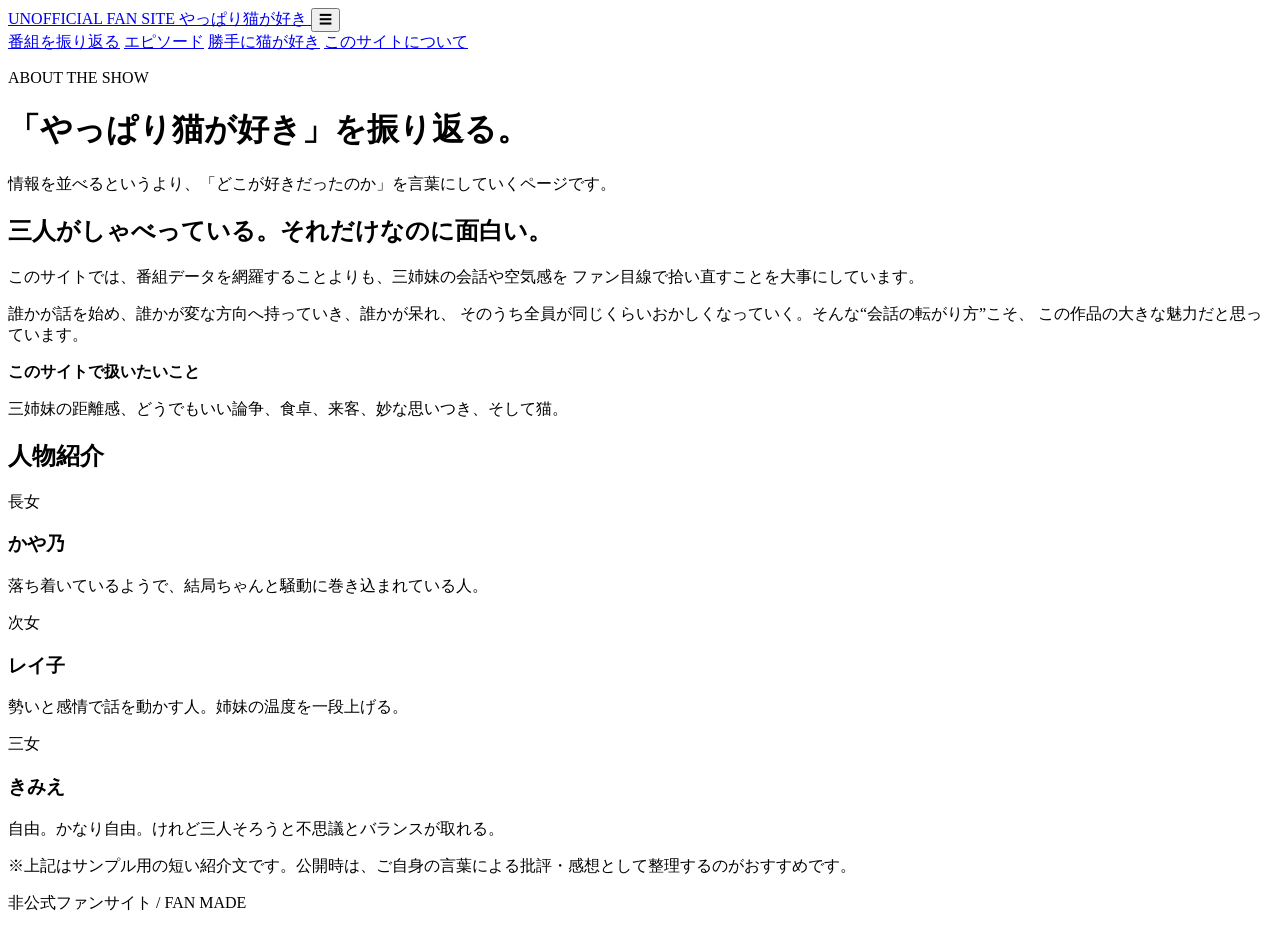
==== about-show.html @ 62608b68 "Add files via upload" ====
<!DOCTYPE html>
<html lang="ja">
<head>
  <meta charset="UTF-8">
  <meta name="viewport" content="width=device-width, initial-scale=1.0">
  <title>番組を振り返る｜やっぱり猫が好き 非公式ファンサイト</title>
  <link rel="stylesheet" href="styles.css">
</head>
<body>
  <header class="site-header">
    <a class="logo" href="index.html">
      <span class="logo-small">UNOFFICIAL FAN SITE</span>
      <span class="logo-main">やっぱり猫が好き</span>
    </a>
    <button class="menu-button" aria-label="メニューを開く">☰</button>
    <nav class="global-nav">
      <a class="active" href="about-show.html">番組を振り返る</a>
      <a href="episodes.html">エピソード</a>
      <a href="fanfiction.html">勝手に猫が好き</a>
      <a href="about.html">このサイトについて</a>
    </nav>
  </header>

  <main class="page-width article-page">
    <div class="page-title">
      <p class="eyebrow">ABOUT THE SHOW</p>
      <h1>「やっぱり猫が好き」を振り返る。</h1>
      <p>情報を並べるというより、「どこが好きだったのか」を言葉にしていくページです。</p>
    </div>

    <article class="prose">
      <h2>三人がしゃべっている。それだけなのに面白い。</h2>
      <p>
        このサイトでは、番組データを網羅することよりも、三姉妹の会話や空気感を
        ファン目線で拾い直すことを大事にしています。
      </p>
      <p>
        誰かが話を始め、誰かが変な方向へ持っていき、誰かが呆れ、
        そのうち全員が同じくらいおかしくなっていく。そんな“会話の転がり方”こそ、
        この作品の大きな魅力だと思っています。
      </p>

      <div class="quote-box">
        <strong>このサイトで扱いたいこと</strong>
        <p>三姉妹の距離感、どうでもいい論争、食卓、来客、妙な思いつき、そして猫。</p>
      </div>

      <h2>人物紹介</h2>
      <div class="character-grid">
        <section class="character-card">
          <p class="character-role">長女</p>
          <h3>かや乃</h3>
          <p>落ち着いているようで、結局ちゃんと騒動に巻き込まれている人。</p>
        </section>
        <section class="character-card">
          <p class="character-role">次女</p>
          <h3>レイ子</h3>
          <p>勢いと感情で話を動かす人。姉妹の温度を一段上げる。</p>
        </section>
        <section class="character-card">
          <p class="character-role">三女</p>
          <h3>きみえ</h3>
          <p>自由。かなり自由。けれど三人そろうと不思議とバランスが取れる。</p>
        </section>
      </div>

      <p class="note">
        ※上記はサンプル用の短い紹介文です。公開時は、ご自身の言葉による批評・感想として整理するのがおすすめです。
      </p>
    </article>
  </main>

  <footer class="site-footer">
    <p>非公式ファンサイト / FAN MADE</p>
  </footer>
  <script src="config.js"></script><script src="data.js"></script><script src="script.js"></script>
</body>
</html>
---- styles.css ----
.loading-message {
  margin: 14px 0 22px;
  color: var(--muted);
  font-size: .82rem;
}
.episode-comment {
  margin-top: 18px;
  padding-top: 14px;
  border-top: 1px dotted var(--line);
  color: var(--muted);
  font-size: .88rem;
}
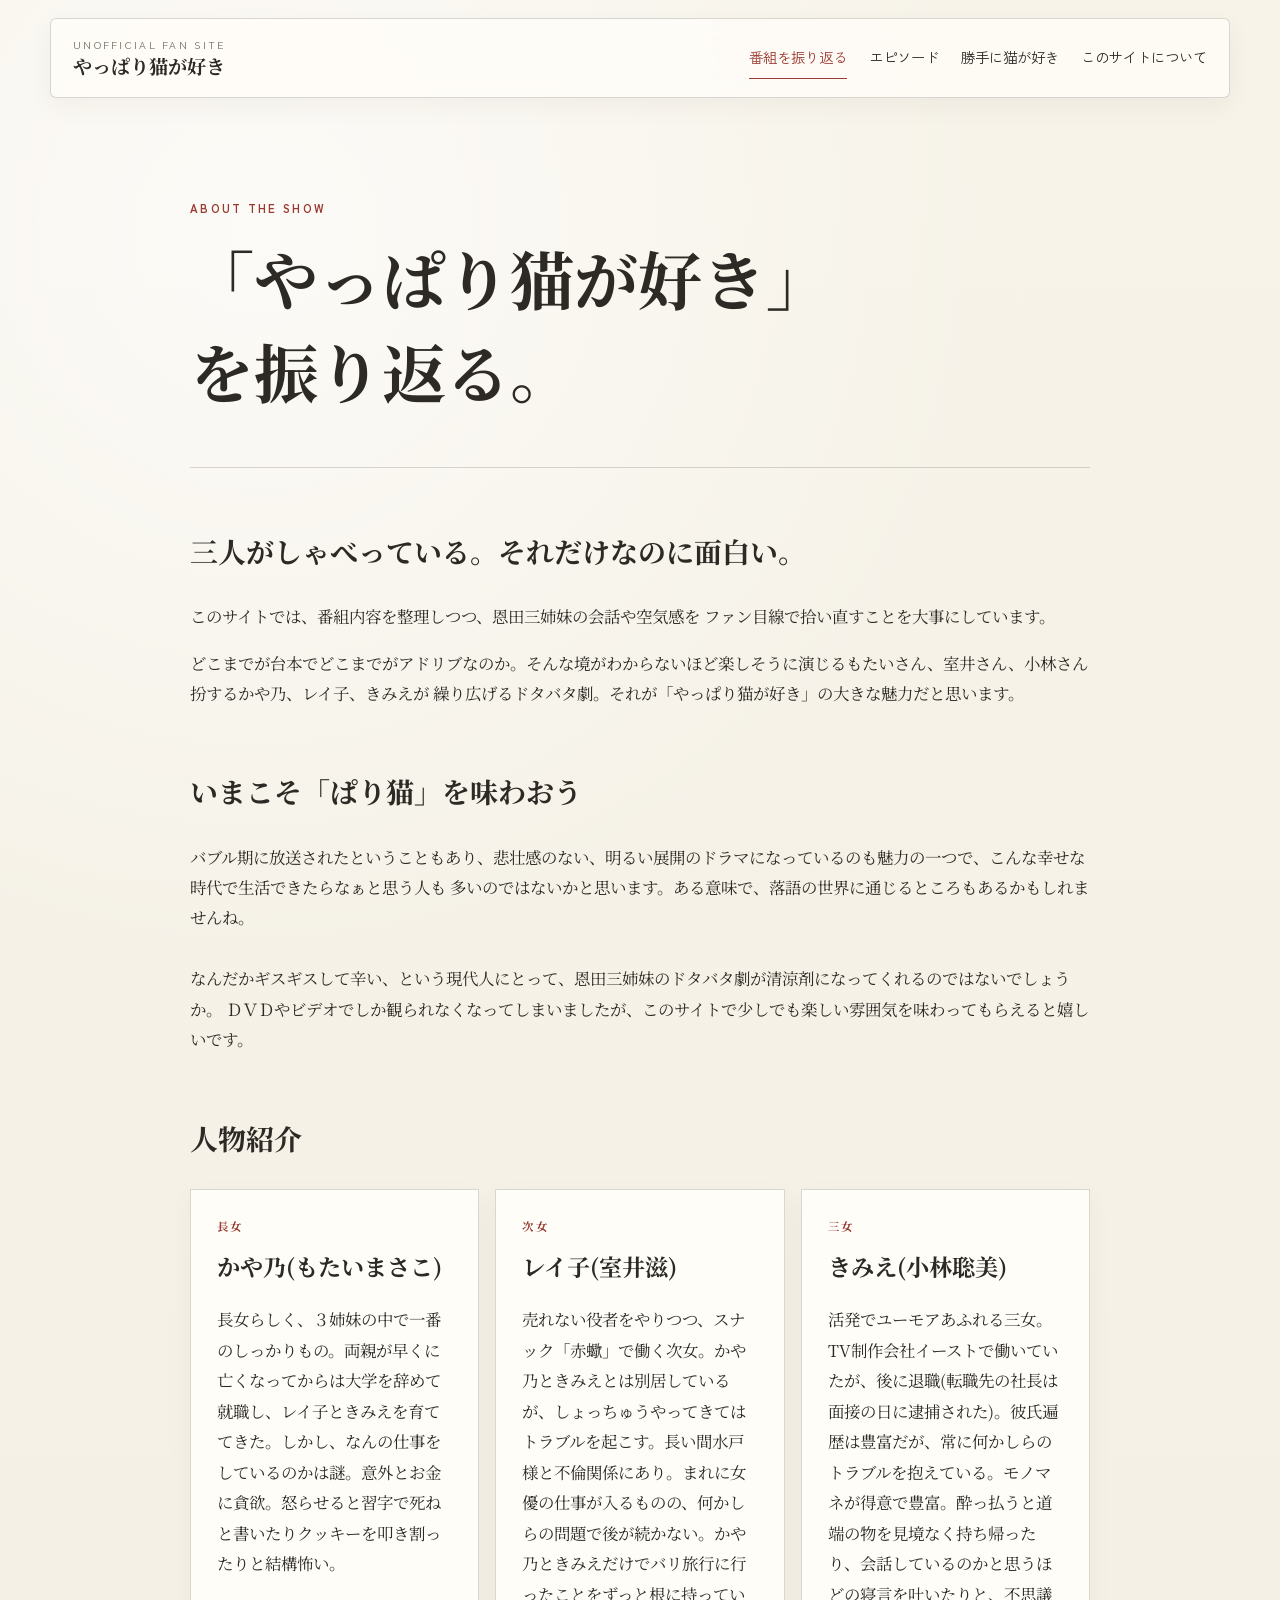
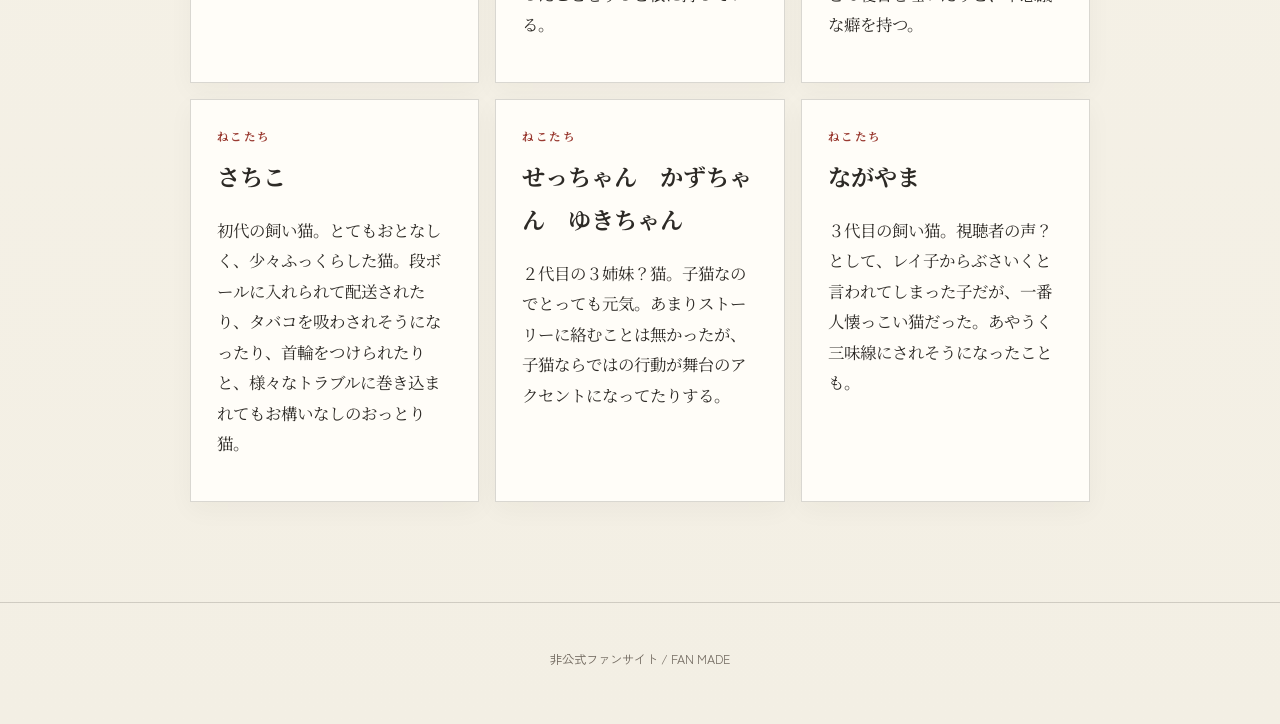
==== commit 26807049: "Add files via upload" ====
--- a/about-show.html
+++ b/about-show.html
@@ -24,49 +24,65 @@
   <main class="page-width article-page">
     <div class="page-title">
       <p class="eyebrow">ABOUT THE SHOW</p>
-      <h1>「やっぱり猫が好き」を振り返る。</h1>
-      <p>情報を並べるというより、「どこが好きだったのか」を言葉にしていくページです。</p>
+      <h1>「やっぱり猫が好き」<br class="desktop">を振り返る。</h1>
     </div>
 
     <article class="prose">
       <h2>三人がしゃべっている。それだけなのに面白い。</h2>
       <p>
-        このサイトでは、番組データを網羅することよりも、三姉妹の会話や空気感を
+        このサイトでは、番組内容を整理しつつ、恩田三姉妹の会話や空気感を
         ファン目線で拾い直すことを大事にしています。
       </p>
       <p>
-        誰かが話を始め、誰かが変な方向へ持っていき、誰かが呆れ、
-        そのうち全員が同じくらいおかしくなっていく。そんな“会話の転がり方”こそ、
-        この作品の大きな魅力だと思っています。
+        どこまでが台本でどこまでがアドリブなのか。そんな境がわからないほど楽しそうに演じるもたいさん、室井さん、小林さん扮するかや乃、レイ子、きみえが
+        繰り広げるドタバタ劇。それが「やっぱり猫が好き」の大きな魅力だと思います。
       </p>
+      
+      <h2>いまこそ「ぱり猫」を味わおう</h2>
+      <p>
+        バブル期に放送されたということもあり、悲壮感のない、明るい展開のドラマになっているのも魅力の一つで、こんな幸せな時代で生活できたらなぁと思う人も
+        多いのではないかと思います。ある意味で、落語の世界に通じるところもあるかもしれませんね。 <br><br>      
+      
+       なんだかギスギスして辛い、という現代人にとって、恩田三姉妹のドタバタ劇が清涼剤になってくれるのではないでしょうか。
+       ＤＶＤやビデオでしか観られなくなってしまいましたが、このサイトで少しでも楽しい雰囲気を味わってもらえると嬉しいです。      
+     　</p>
 
-      <div class="quote-box">
-        <strong>このサイトで扱いたいこと</strong>
-        <p>三姉妹の距離感、どうでもいい論争、食卓、来客、妙な思いつき、そして猫。</p>
-      </div>
+
 
       <h2>人物紹介</h2>
       <div class="character-grid">
         <section class="character-card">
           <p class="character-role">長女</p>
-          <h3>かや乃</h3>
-          <p>落ち着いているようで、結局ちゃんと騒動に巻き込まれている人。</p>
+          <h3>かや乃(もたいまさこ)</h3>
+          <p>長女らしく、３姉妹の中で一番のしっかりもの。両親が早くに亡くなってからは大学を辞めて就職し、レイ子ときみえを育ててきた。しかし、なんの仕事をしているのかは謎。意外とお金に貪欲。怒らせると習字で死ねと書いたりクッキーを叩き割ったりと結構怖い。</p>
         </section>
         <section class="character-card">
           <p class="character-role">次女</p>
-          <h3>レイ子</h3>
-          <p>勢いと感情で話を動かす人。姉妹の温度を一段上げる。</p>
+          <h3>レイ子(室井滋)</h3>
+          <p>売れない役者をやりつつ、スナック「赤蠍」で働く次女。かや乃ときみえとは別居しているが、しょっちゅうやってきてはトラブルを起こす。長い間水戸様と不倫関係にあり。まれに女優の仕事が入るものの、何かしらの問題で後が続かない。かや乃ときみえだけでバリ旅行に行ったことをずっと根に持っている。</p>
         </section>
         <section class="character-card">
           <p class="character-role">三女</p>
-          <h3>きみえ</h3>
-          <p>自由。かなり自由。けれど三人そろうと不思議とバランスが取れる。</p>
+          <h3>きみえ(小林聡美)</h3>
+          <p>活発でユーモアあふれる三女。TV制作会社イーストで働いていたが、後に退職(転職先の社長は面接の日に逮捕された)。彼氏遍歴は豊富だが、常に何かしらのトラブルを抱えている。モノマネが得意で豊富。酔っ払うと道端の物を見境なく持ち帰ったり、会話しているのかと思うほどの寝言を吐いたりと、不思議な癖を持つ。</p>
+        </section>
+        <section class="character-card">
+          <p class="character-role">ねこたち</p>
+          <h3>さちこ</h3>
+          <p>初代の飼い猫。とてもおとなしく、少々ふっくらした猫。段ボールに入れられて配送されたり、タバコを吸わされそうになったり、首輪をつけられたりと、様々なトラブルに巻き込まれてもお構いなしのおっとり猫。</p>
+        </section>
+        <section class="character-card">
+          <p class="character-role">ねこたち</p>
+          <h3>せっちゃん　かずちゃん　ゆきちゃん</h3>
+          <p>２代目の３姉妹？猫。子猫なのでとっても元気。あまりストーリーに絡むことは無かったが、子猫ならではの行動が舞台のアクセントになってたりする。</p>
+        </section>
+        <section class="character-card">
+          <p class="character-role">ねこたち</p>
+          <h3>ながやま</h3>
+          <p>３代目の飼い猫。視聴者の声？として、レイ子からぶさいくと言われてしまった子だが、一番人懐っこい猫だった。あやうく三味線にされそうになったことも。</p>
         </section>
       </div>
 
-      <p class="note">
-        ※上記はサンプル用の短い紹介文です。公開時は、ご自身の言葉による批評・感想として整理するのがおすすめです。
-      </p>
     </article>
   </main>
 
--- a/styles.css
+++ b/styles.css
@@ -1,3 +1,771 @@
+@import url('https://fonts.googleapis.com/css2?family=Noto+Serif+JP:wght@400;600;700&family=Zen+Kaku+Gothic+New:wght@400;500;700&display=swap');
+
+:root {
+  --paper: #f3efe4;
+  --paper-dark: #e8e0cf;
+  --ink: #2d2a26;
+  --muted: #71695f;
+  --red: #9a3b32;
+  --green: #315c4a;
+  --mustard: #c29a4a;
+  --line: rgba(45, 42, 38, 0.18);
+  --white: #fffdf8;
+  --shadow: 0 18px 40px rgba(48, 38, 28, 0.08);
+}
+
+* { box-sizing: border-box; }
+
+html { scroll-behavior: smooth; }
+
+body {
+  margin: 0;
+  color: var(--ink);
+  background:
+    radial-gradient(circle at 20% 10%, rgba(255,255,255,.65), transparent 32%),
+    linear-gradient(180deg, #f7f3e9 0%, var(--paper) 100%);
+  font-family: "Zen Kaku Gothic New", sans-serif;
+  line-height: 1.85;
+}
+
+a { color: inherit; text-decoration: none; }
+button { font: inherit; }
+
+.page-width {
+  width: min(1120px, calc(100% - 40px));
+  margin-inline: auto;
+}
+
+.site-header {
+  width: min(1180px, calc(100% - 32px));
+  margin: 18px auto 0;
+  padding: 18px 22px;
+  display: flex;
+  align-items: center;
+  gap: 28px;
+  border: 1px solid var(--line);
+  border-radius: 6px;
+  background: rgba(255,253,248,.82);
+  backdrop-filter: blur(10px);
+  position: sticky;
+  top: 12px;
+  z-index: 20;
+  box-shadow: 0 8px 24px rgba(52,44,34,.05);
+}
+
+.logo {
+  display: flex;
+  flex-direction: column;
+  line-height: 1.15;
+  min-width: 215px;
+}
+
+.logo-small {
+  font-size: .65rem;
+  letter-spacing: .22em;
+  color: var(--muted);
+}
+
+.logo-main {
+  margin-top: 4px;
+  font-family: "Noto Serif JP", serif;
+  font-weight: 700;
+  font-size: 1.2rem;
+}
+
+.global-nav {
+  margin-left: auto;
+  display: flex;
+  gap: 22px;
+  font-size: .9rem;
+}
+
+.global-nav a {
+  padding: 7px 0;
+  border-bottom: 1px solid transparent;
+}
+
+.global-nav a:hover,
+.global-nav a.active {
+  color: var(--red);
+  border-color: var(--red);
+}
+
+.menu-button {
+  display: none;
+  margin-left: auto;
+  border: 0;
+  background: transparent;
+  font-size: 1.5rem;
+  cursor: pointer;
+}
+
+.hero {
+  width: min(1180px, calc(100% - 32px));
+  margin: 54px auto 0;
+  min-height: 610px;
+  display: grid;
+  grid-template-columns: 1.15fr .85fr;
+  align-items: center;
+  gap: 70px;
+}
+
+.eyebrow {
+  margin: 0 0 12px;
+  color: var(--red);
+  font-size: .72rem;
+  letter-spacing: .2em;
+  font-weight: 700;
+}
+
+.hero h1,
+.page-title h1,
+.fanfic-hero h1,
+.story-header h1 {
+  margin: 0;
+  font-family: "Noto Serif JP", serif;
+  font-weight: 700;
+  line-height: 1.45;
+}
+
+.hero h1 {
+  font-size: clamp(2.7rem, 5vw, 5rem);
+  letter-spacing: .02em;
+}
+
+.hero-lead {
+  margin: 28px 0;
+  font-family: "Noto Serif JP", serif;
+  font-size: 1.05rem;
+}
+
+.hero-actions { display: flex; gap: 12px; flex-wrap: wrap; }
+
+.button {
+  display: inline-flex;
+  min-height: 48px;
+  align-items: center;
+  justify-content: center;
+  padding: 0 24px;
+  border-radius: 999px;
+  transition: .2s ease;
+}
+
+.button-primary { background: var(--green); color: white; }
+.button-secondary { border: 1px solid var(--ink); }
+
+.button:hover { transform: translateY(-2px); }
+
+.hero-visual { text-align: center; }
+
+.room-frame {
+  position: relative;
+  height: 390px;
+  border: 12px solid #5a4030;
+  background: #d5c19e;
+  box-shadow: var(--shadow);
+  overflow: hidden;
+}
+
+.room-frame::before {
+  content: "";
+  position: absolute;
+  left: 8%;
+  right: 8%;
+  top: 13%;
+  height: 2px;
+  background: rgba(70,55,40,.18);
+  box-shadow: 0 72px rgba(70,55,40,.12);
+}
+
+.sofa {
+  position: absolute;
+  left: 13%;
+  right: 18%;
+  bottom: 17%;
+  height: 32%;
+  border-radius: 18px 18px 7px 7px;
+  background: #66816c;
+  border: 4px solid #445548;
+}
+
+.sofa::before {
+  content: "";
+  position: absolute;
+  left: -4%;
+  right: -4%;
+  bottom: -18px;
+  height: 20px;
+  background: #445548;
+  border-radius: 4px;
+}
+
+.person {
+  position: absolute;
+  bottom: 55%;
+  width: 58px;
+  height: 100px;
+  border-radius: 26px 26px 10px 10px;
+  background: #ad5f55;
+  border: 4px solid #483832;
+}
+
+.person::before {
+  content: "";
+  position: absolute;
+  width: 45px;
+  height: 45px;
+  left: 3px;
+  top: -41px;
+  border-radius: 50%;
+  background: #e3bc9a;
+  border: 4px solid #483832;
+}
+
+.p1 { left: 16%; background: #8b594a; }
+.p2 { left: 44%; background: #c58e4f; }
+.p3 { right: 11%; background: #6b7592; }
+
+.cat {
+  position: absolute;
+  right: 12%;
+  bottom: 20%;
+  width: 54px;
+  height: 48px;
+  border-radius: 50% 50% 42% 42%;
+  background: #39322e;
+}
+
+.cat-ear {
+  position: absolute;
+  top: -12px;
+  width: 19px;
+  height: 19px;
+  background: #39322e;
+  transform: rotate(45deg);
+}
+.cat-ear.left { left: 5px; }
+.cat-ear.right { right: 5px; }
+
+.coffee-table {
+  position: absolute;
+  left: 22%;
+  right: 22%;
+  bottom: 8%;
+  height: 18px;
+  background: #6f4d36;
+  border: 3px solid #483832;
+}
+.coffee-table::before,
+.coffee-table::after {
+  content: "";
+  position: absolute;
+  width: 8px;
+  height: 52px;
+  bottom: -52px;
+  background: #483832;
+}
+.coffee-table::before { left: 15%; }
+.coffee-table::after { right: 15%; }
+
+.lamp {
+  position: absolute;
+  right: 10%;
+  top: 8%;
+  width: 70px;
+  height: 45px;
+  border-radius: 50% 50% 10px 10px;
+  background: #ba944e;
+}
+.lamp::after {
+  content: "";
+  position: absolute;
+  width: 5px;
+  height: 120px;
+  background: #554539;
+  left: 33px;
+  top: 43px;
+}
+
+.visual-caption {
+  margin-top: 10px;
+  color: var(--muted);
+  font-size: .8rem;
+  letter-spacing: .08em;
+}
+
+.two-paths {
+  display: grid;
+  grid-template-columns: 1fr 1fr;
+  gap: 22px;
+  margin-top: 30px;
+}
+
+.feature-card {
+  min-height: 310px;
+  padding: 38px;
+  border: 1px solid var(--line);
+  background: rgba(255,253,248,.7);
+  box-shadow: var(--shadow);
+}
+
+.feature-card.original { border-top: 7px solid var(--green); }
+.feature-card.fanfiction { border-top: 7px solid var(--red); }
+
+.card-kicker {
+  margin: 0;
+  font-size: .72rem;
+  letter-spacing: .22em;
+  font-weight: 700;
+  color: var(--muted);
+}
+
+.feature-card h2,
+.section-heading h2,
+.prose h2 {
+  font-family: "Noto Serif JP", serif;
+}
+
+.feature-card h2 { font-size: 2rem; margin: 12px 0 20px; }
+
+.mini-links {
+  padding: 0;
+  margin: 25px 0 0;
+  list-style: none;
+  border-top: 1px solid var(--line);
+}
+
+.mini-links li { border-bottom: 1px solid var(--line); }
+.mini-links a { display: block; padding: 12px 0; }
+.mini-links a:hover { color: var(--red); }
+
+.section-block { margin-top: 100px; }
+
+.section-heading {
+  display: flex;
+  align-items: end;
+  justify-content: space-between;
+  margin-bottom: 26px;
+}
+
+.section-heading h2 {
+  margin: 0;
+  font-size: clamp(1.8rem, 3vw, 2.8rem);
+}
+
+.essay-grid {
+  display: grid;
+  grid-template-columns: repeat(3, 1fr);
+  gap: 18px;
+}
+
+.essay-card {
+  padding: 28px;
+  border-top: 1px solid var(--ink);
+  background: rgba(255,255,255,.25);
+}
+
+.essay-card .number {
+  color: var(--red);
+  font-family: "Noto Serif JP", serif;
+  font-size: 2rem;
+}
+
+.essay-card h3 { font-family: "Noto Serif JP", serif; }
+
+.latest-list { border-top: 1px solid var(--ink); }
+.latest-list a {
+  display: grid;
+  grid-template-columns: 120px 140px 1fr;
+  gap: 18px;
+  padding: 18px 4px;
+  border-bottom: 1px solid var(--line);
+  align-items: center;
+}
+.latest-list a:hover strong { color: var(--red); }
+.latest-list time { color: var(--muted); font-size: .85rem; }
+.tag {
+  display: inline-flex;
+  width: fit-content;
+  border: 1px solid var(--line);
+  border-radius: 999px;
+  padding: 3px 10px;
+  font-size: .72rem;
+  background: var(--white);
+}
+
+.page-title {
+  padding: 100px 0 50px;
+  border-bottom: 1px solid var(--line);
+  margin-bottom: 55px;
+}
+
+.page-title h1 {
+  font-size: clamp(2.3rem, 5vw, 4.4rem);
+}
+
+.page-title > p:last-child {
+  max-width: 690px;
+  color: var(--muted);
+}
+
+.article-page { max-width: 900px; }
+
+.prose {
+  font-family: "Noto Serif JP", serif;
+  font-size: 1.03rem;
+}
+
+.prose h2 {
+  margin-top: 58px;
+  font-size: 1.75rem;
+}
+
+.quote-box {
+  margin: 42px 0;
+  padding: 28px 30px;
+  border-left: 5px solid var(--red);
+  background: rgba(255,255,255,.45);
+}
+
+.character-grid {
+  display: grid;
+  grid-template-columns: repeat(3, 1fr);
+  gap: 16px;
+  margin-top: 24px;
+}
+
+.character-card {
+  padding: 26px;
+  border: 1px solid var(--line);
+  background: var(--white);
+  box-shadow: 0 8px 24px rgba(50,43,34,.04);
+}
+
+.character-card h3 {
+  font-family: "Noto Serif JP", serif;
+  font-size: 1.45rem;
+  margin: 8px 0;
+}
+
+.character-role {
+  margin: 0;
+  color: var(--red);
+  font-size: .72rem;
+  font-weight: 700;
+  letter-spacing: .13em;
+}
+
+.note {
+  margin-top: 28px;
+  padding: 14px 18px;
+  background: #ece5d6;
+  color: var(--muted);
+  font-size: .82rem;
+  font-family: "Zen Kaku Gothic New", sans-serif;
+}
+
+.filter-bar {
+  display: flex;
+  flex-wrap: wrap;
+  gap: 10px;
+  margin-bottom: 28px;
+}
+
+.filter {
+  border: 1px solid var(--line);
+  background: var(--white);
+  border-radius: 999px;
+  padding: 8px 14px;
+  cursor: pointer;
+}
+
+.filter.active,
+.filter:hover {
+  color: white;
+  background: var(--green);
+  border-color: var(--green);
+}
+
+.episode-grid {
+  display: grid;
+  grid-template-columns: repeat(2, 1fr);
+  gap: 18px;
+}
+
+.episode-card {
+  padding: 30px;
+  border: 1px solid var(--line);
+  background: rgba(255,253,248,.78);
+}
+
+.episode-card h2 {
+  font-family: "Noto Serif JP", serif;
+  margin-top: 8px;
+}
+
+.episode-meta {
+  color: var(--muted);
+  font-size: .72rem;
+  letter-spacing: .16em;
+}
+
+.tags {
+  display: flex;
+  gap: 7px;
+  flex-wrap: wrap;
+  margin-top: 20px;
+}
+
+.tags span {
+  font-size: .72rem;
+  color: var(--red);
+  background: #efe5dc;
+  padding: 4px 9px;
+  border-radius: 4px;
+}
+
+.wide-note { margin: 30px 0 90px; }
+
+.fanfic-hero {
+  margin-top: 40px;
+  background: var(--green);
+  color: #f8f2e7;
+  padding: 80px 0;
+}
+
+.fanfic-hero .eyebrow { color: #e4c990; }
+
+.fanfic-hero-inner {
+  display: grid;
+  grid-template-columns: 1fr auto;
+  align-items: center;
+  gap: 30px;
+}
+
+.fanfic-hero h1 {
+  font-size: clamp(3rem, 7vw, 6.2rem);
+}
+
+.cat-mark {
+  font-family: "Noto Serif JP", serif;
+  font-size: clamp(2rem, 4vw, 4rem);
+  opacity: .85;
+}
+
+.fanfic-characters { grid-template-columns: repeat(4, 1fr); }
+
+.story-list {
+  border-top: 1px solid var(--ink);
+}
+
+.story-row {
+  display: grid;
+  grid-template-columns: 90px 1fr 60px;
+  gap: 20px;
+  align-items: center;
+  padding: 26px 6px;
+  border-bottom: 1px solid var(--line);
+  transition: .2s ease;
+}
+
+.story-row:not(.disabled):hover {
+  padding-left: 16px;
+  background: rgba(255,255,255,.35);
+}
+
+.story-no {
+  color: var(--red);
+  font-family: "Noto Serif JP", serif;
+  font-size: 2.4rem;
+}
+
+.story-info h3 {
+  font-family: "Noto Serif JP", serif;
+  margin: 2px 0 6px;
+  font-size: 1.5rem;
+}
+
+.story-info p { margin: 0; color: var(--muted); }
+
+.story-label {
+  color: var(--red) !important;
+  font-size: .75rem;
+  letter-spacing: .12em;
+}
+
+.story-arrow {
+  text-align: right;
+  font-size: 1.6rem;
+}
+
+.disabled { opacity: .55; }
+
+.story-shell { max-width: 1100px; }
+
+.story-header {
+  padding: 80px 0 36px;
+  text-align: center;
+}
+
+.story-header h1 {
+  font-size: clamp(3rem, 6vw, 5rem);
+}
+
+.story-intro {
+  width: min(660px, 100%);
+  margin: 20px auto;
+  color: var(--muted);
+}
+
+.reading-toggle {
+  display: inline-flex;
+  gap: 0;
+  margin-top: 18px;
+  border: 1px solid var(--line);
+  border-radius: 999px;
+  overflow: hidden;
+  background: var(--white);
+}
+
+.toggle {
+  border: 0;
+  background: transparent;
+  padding: 10px 17px;
+  cursor: pointer;
+}
+
+.toggle.active {
+  background: var(--red);
+  color: white;
+}
+
+.story-text {
+  background: rgba(255,253,248,.83);
+  border: 1px solid var(--line);
+  box-shadow: var(--shadow);
+  font-family: "Noto Serif JP", serif;
+  line-height: 2.1;
+}
+
+.story-text.horizontal {
+  max-width: 760px;
+  margin: 20px auto 0;
+  padding: 44px;
+}
+
+.story-text.horizontal p { margin: 0 0 1.1em; }
+
+.story-text.vertical {
+  writing-mode: vertical-rl;
+  text-orientation: upright;
+  overflow-x: auto;
+  overflow-y: hidden;
+  width: 100%;
+  height: 68vh;
+  min-height: 560px;
+  padding: 40px 46px;
+  margin: 20px 0 0;
+}
+
+.story-text.vertical p {
+  margin: 0 0 0 1.4em;
+  letter-spacing: .04em;
+}
+
+.story-text.vertical strong {
+  font-weight: 700;
+}
+
+.story-end {
+  color: var(--muted);
+  letter-spacing: .18em;
+}
+
+.story-nav {
+  display: flex;
+  justify-content: space-between;
+  padding: 28px 0 70px;
+}
+
+.story-nav a:hover { color: var(--red); }
+
+.site-footer {
+  margin-top: 100px;
+  padding: 42px 20px 50px;
+  text-align: center;
+  color: var(--muted);
+  border-top: 1px solid var(--line);
+  font-size: .78rem;
+}
+
+.site-footer p { margin: 3px 0; }
+
+@media (max-width: 860px) {
+  .site-header { padding: 14px 16px; }
+  .menu-button { display: block; }
+  .global-nav {
+    display: none;
+    position: absolute;
+    top: calc(100% + 8px);
+    left: 0;
+    right: 0;
+    flex-direction: column;
+    gap: 0;
+    background: var(--white);
+    border: 1px solid var(--line);
+    padding: 10px 18px;
+    box-shadow: var(--shadow);
+  }
+  .global-nav.open { display: flex; }
+  .global-nav a { padding: 12px 0; }
+  .hero {
+    grid-template-columns: 1fr;
+    gap: 35px;
+    margin-top: 60px;
+  }
+  .hero-visual { order: -1; }
+  .room-frame { height: 300px; }
+  .two-paths,
+  .episode-grid { grid-template-columns: 1fr; }
+  .essay-grid { grid-template-columns: 1fr; }
+  .character-grid,
+  .fanfic-characters { grid-template-columns: repeat(2, 1fr); }
+  .fanfic-hero-inner { grid-template-columns: 1fr; }
+  .latest-list a {
+    grid-template-columns: 100px 1fr;
+  }
+  .latest-list strong { grid-column: 1 / -1; }
+}
+
+@media (max-width: 560px) {
+  .desktop { display: none; }
+  .page-width { width: min(100% - 28px, 1120px); }
+  .site-header { width: calc(100% - 18px); margin-top: 9px; top: 6px; }
+  .logo { min-width: 0; }
+  .logo-small { font-size: .52rem; }
+  .logo-main { font-size: 1rem; }
+  .hero { width: calc(100% - 28px); min-height: 0; }
+  .hero h1 { font-size: 2.7rem; }
+  .room-frame { height: 240px; border-width: 8px; }
+  .feature-card { padding: 26px; min-height: 0; }
+  .section-block { margin-top: 70px; }
+  .character-grid,
+  .fanfic-characters { grid-template-columns: 1fr; }
+  .story-row {
+    grid-template-columns: 55px 1fr 28px;
+    gap: 10px;
+  }
+  .story-no { font-size: 1.8rem; }
+  .story-text.vertical {
+    height: 70vh;
+    min-height: 500px;
+    padding: 28px 24px;
+  }
+  .story-text.horizontal { padding: 28px 22px; }
+}
+
+
+/* Spreadsheet-linked content additions */
 
 .loading-message {
   margin: 14px 0 22px;
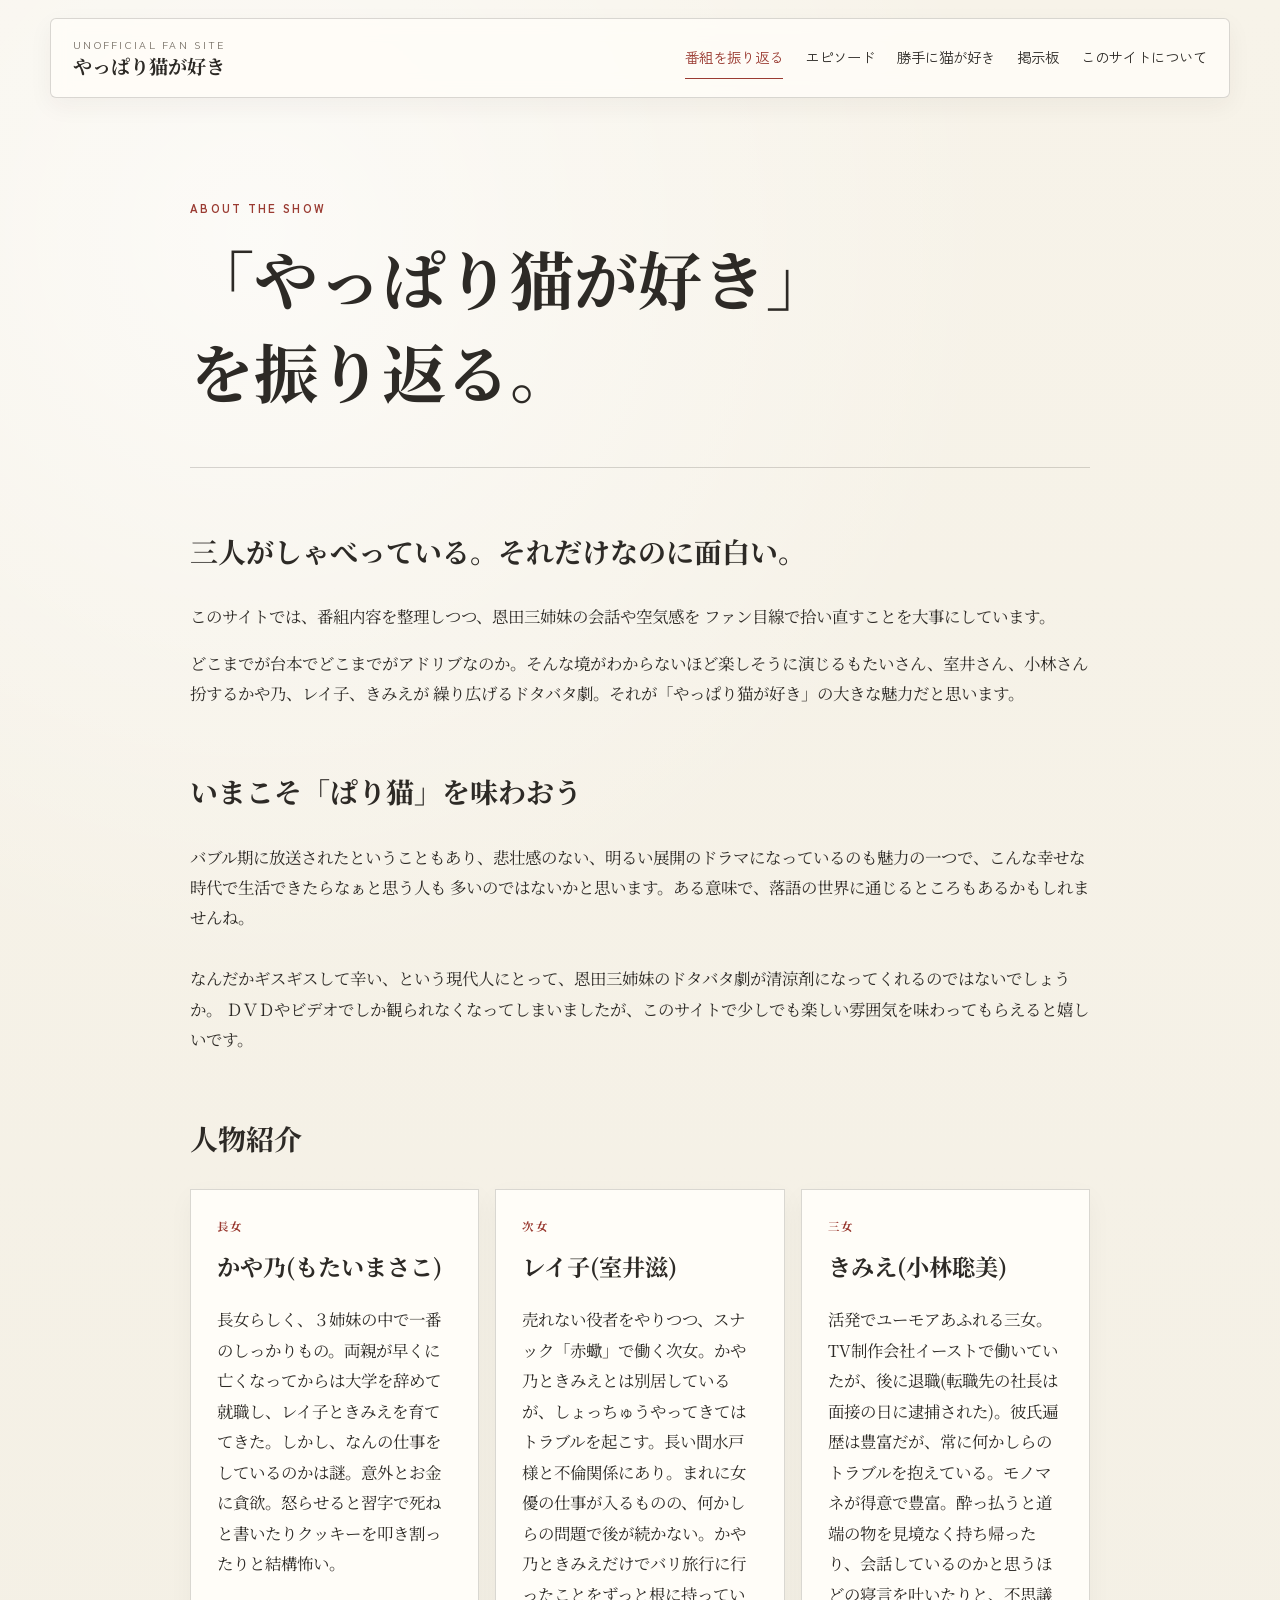
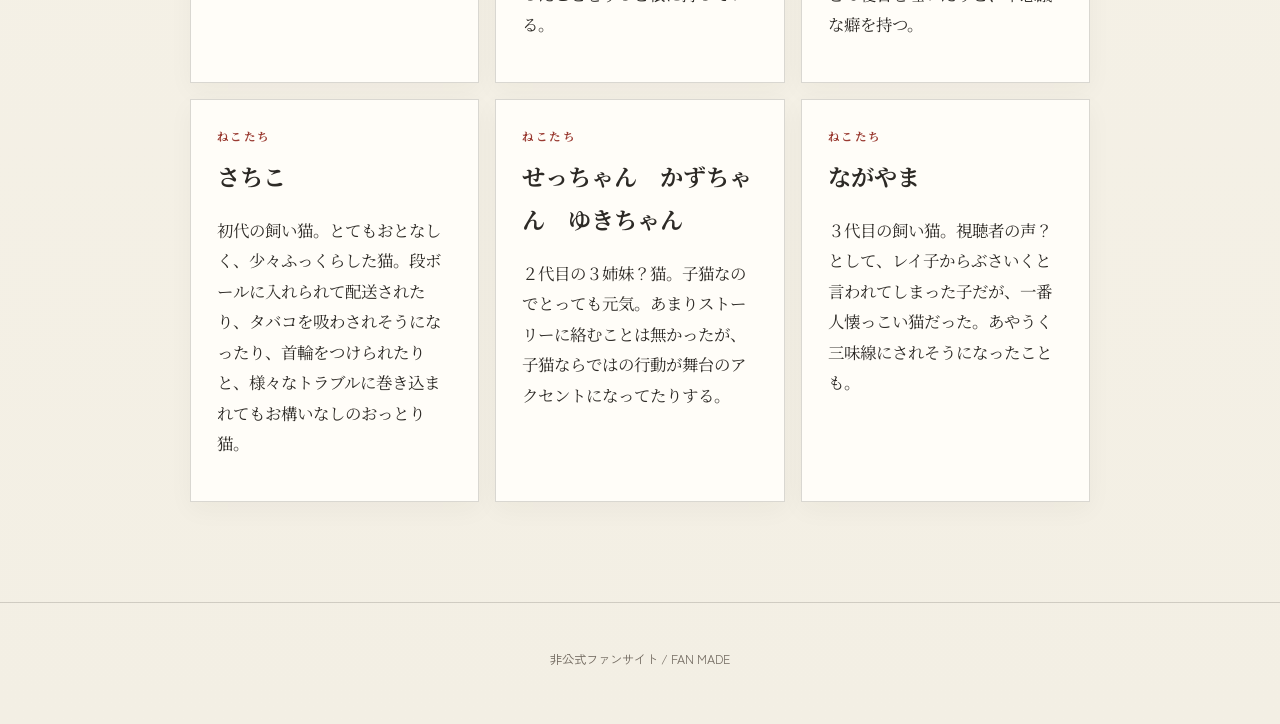
==== commit 973140f2: "Add files via upload" ====
--- a/about-show.html
+++ b/about-show.html
@@ -17,6 +17,7 @@
       <a class="active" href="about-show.html">番組を振り返る</a>
       <a href="episodes.html">エピソード</a>
       <a href="fanfiction.html">勝手に猫が好き</a>
+      <a href="board.html">掲示板</a>
       <a href="about.html">このサイトについて</a>
     </nav>
   </header>
--- a/styles.css
+++ b/styles.css
@@ -177,6 +177,24 @@
   box-shadow: 0 72px rgba(70,55,40,.12);
 }
 
+.hero-photo-frame {
+  width: 100%;
+  height: 390px;
+  overflow: hidden;
+  border: 10px solid #5a4030;
+  background: #ddd;
+  box-shadow: var(--shadow);
+}
+
+.hero-photo {
+  display: block;
+  width: 100%;
+  height: 100%;
+  object-fit: cover;
+}
+
+
+
 .sofa {
   position: absolute;
   left: 13%;
@@ -725,6 +743,9 @@
   }
   .hero-visual { order: -1; }
   .room-frame { height: 300px; }
+  .hero-photo-frame {
+    height: 300px;
+  }
   .two-paths,
   .episode-grid { grid-template-columns: 1fr; }
   .essay-grid { grid-template-columns: 1fr; }
@@ -747,6 +768,10 @@
   .hero { width: calc(100% - 28px); min-height: 0; }
   .hero h1 { font-size: 2.7rem; }
   .room-frame { height: 240px; border-width: 8px; }
+  .hero-photo-frame {
+    height: 240px;
+    border-width: 8px;
+  }
   .feature-card { padding: 26px; min-height: 0; }
   .section-block { margin-top: 70px; }
   .character-grid,
@@ -779,3 +804,134 @@
   color: var(--muted);
   font-size: .88rem;
 }
+
+/* Access counter */
+.access-counter-wrap {
+  width: min(1120px, calc(100% - 40px));
+  margin: 72px auto -48px;
+  display: flex;
+  justify-content: center;
+}
+
+.access-counter {
+  display: inline-grid;
+  grid-template-columns: auto auto;
+  align-items: baseline;
+  gap: 8px 14px;
+  padding: 15px 20px 13px;
+  border: 1px solid var(--line);
+  background: rgba(255,253,248,.78);
+  box-shadow: 0 8px 24px rgba(50,43,34,.04);
+  text-align: center;
+}
+
+.access-counter-label {
+  color: var(--muted);
+  font-size: .68rem;
+  font-weight: 700;
+  letter-spacing: .15em;
+}
+
+.access-counter-number {
+  min-width: 7ch;
+  color: var(--red);
+  font-family: "Noto Serif JP", serif;
+  font-size: 1.35rem;
+  font-variant-numeric: tabular-nums;
+  letter-spacing: .08em;
+}
+
+.access-counter-status {
+  grid-column: 1 / -1;
+  color: var(--muted);
+  font-size: .68rem;
+}
+
+@media (max-width: 560px) {
+  .access-counter-wrap {
+    width: calc(100% - 28px);
+    margin-top: 54px;
+  }
+
+  .access-counter {
+    grid-template-columns: 1fr;
+    gap: 2px;
+    width: 100%;
+  }
+
+  .access-counter-status {
+    margin-top: 4px;
+  }
+}
+
+
+
+/* Access counter — hero visual */
+.hero-counter {
+  margin: 16px auto 0;
+  width: fit-content;
+  min-width: 250px;
+  padding: 12px 22px 11px;
+  border-top: 1px solid var(--line);
+  border-bottom: 1px solid var(--line);
+  text-align: center;
+  background: rgba(255, 253, 248, 0.55);
+}
+
+.hero-counter-label {
+  display: block;
+  color: var(--muted);
+  font-size: .88rem;
+  font-weight: 700;
+  letter-spacing: .14em;
+  line-height: 1.4;
+}
+
+.hero-counter-number {
+  display: block;
+  margin-top: 3px;
+  color: var(--red);
+  font-family: "Noto Serif JP", serif;
+  font-size: clamp(2rem, 3.2vw, 2.8rem);
+  font-weight: 700;
+  line-height: 1.1;
+  letter-spacing: .08em;
+  font-variant-numeric: tabular-nums;
+}
+
+@media (max-width: 560px) {
+  .hero-counter {
+    min-width: 220px;
+    padding: 11px 18px 10px;
+  }
+
+  .hero-counter-label {
+    font-size: .8rem;
+  }
+
+  .hero-counter-number {
+    font-size: 2.1rem;
+  }
+}
+
+
+/* Access counter loading state */
+.hero-counter-number.loading {
+  color: var(--muted);
+  font-family: "Zen Kaku Gothic New", sans-serif;
+  font-size: 1rem;
+  font-weight: 500;
+  letter-spacing: .08em;
+  animation: counterLoadingPulse 1.3s ease-in-out infinite;
+}
+
+@keyframes counterLoadingPulse {
+  0%, 100% { opacity: .42; }
+  50% { opacity: 1; }
+}
+
+@media (prefers-reduced-motion: reduce) {
+  .hero-counter-number.loading {
+    animation: none;
+  }
+}
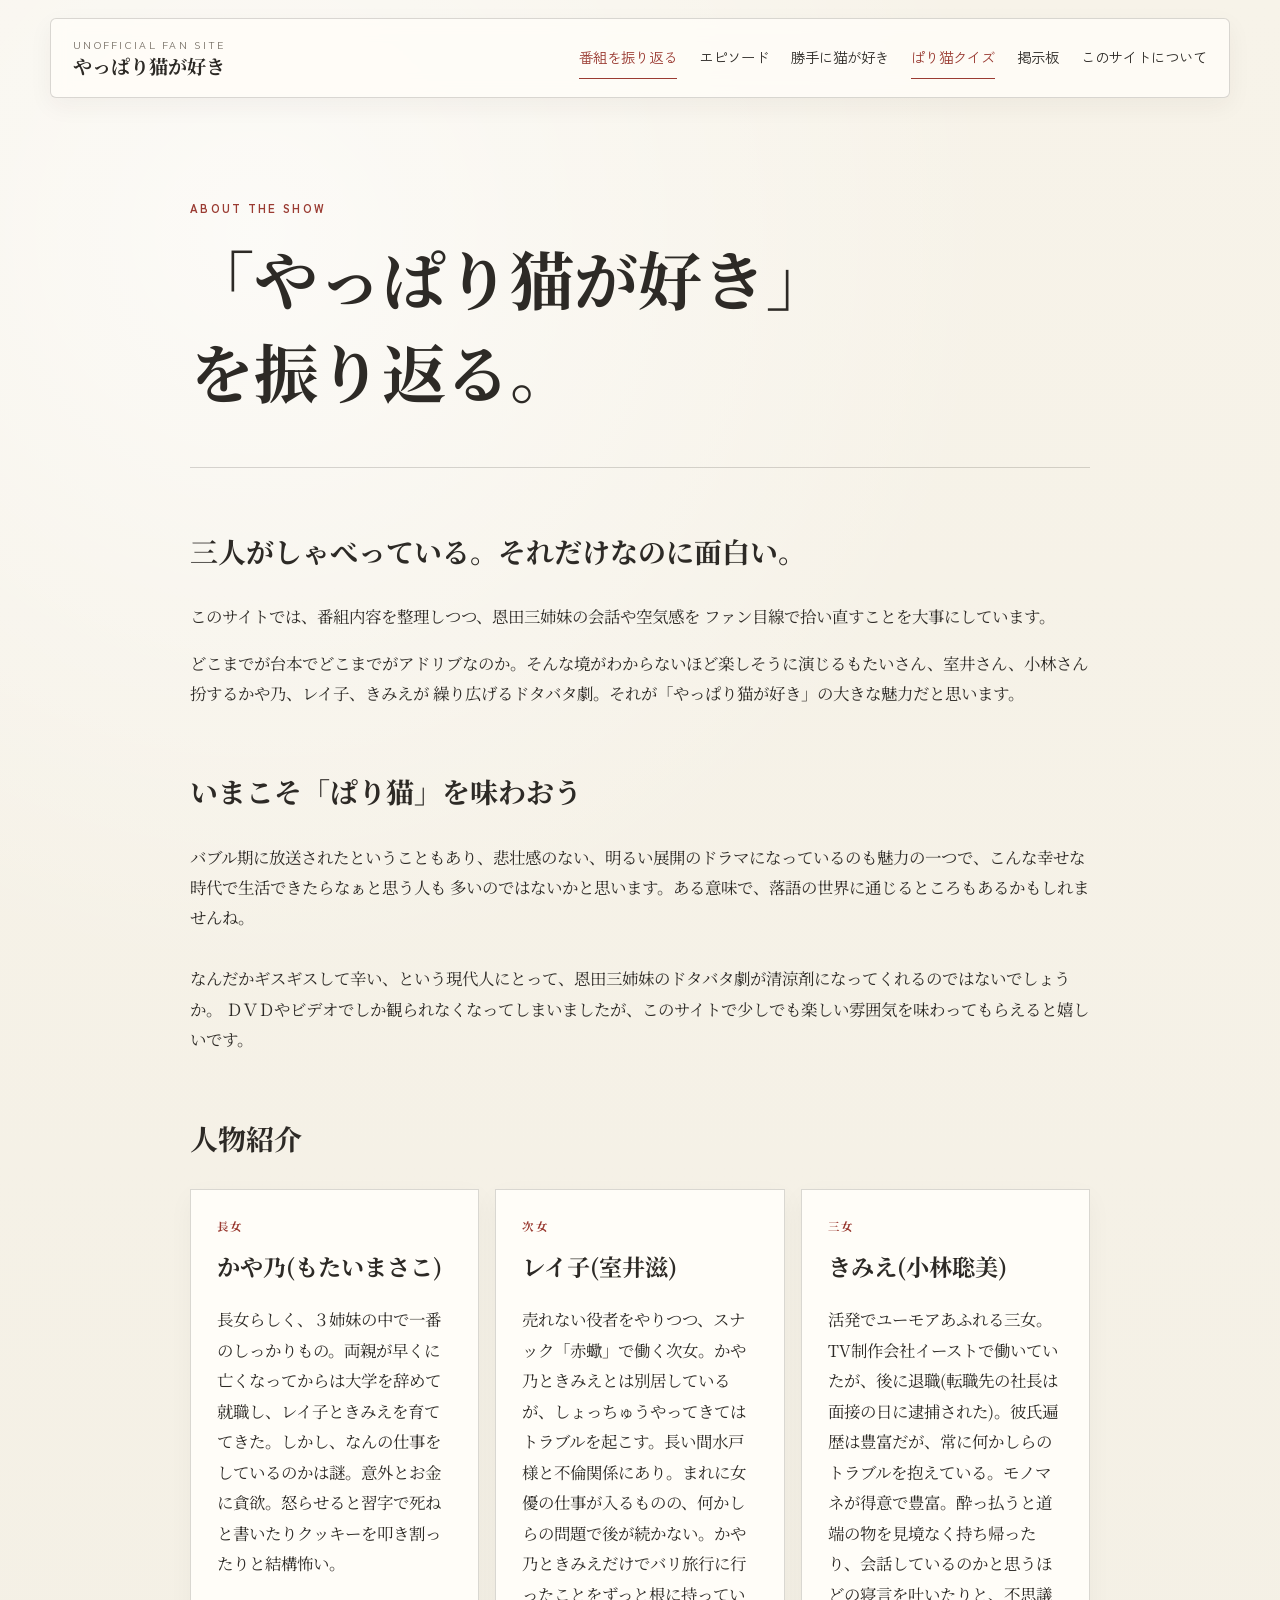
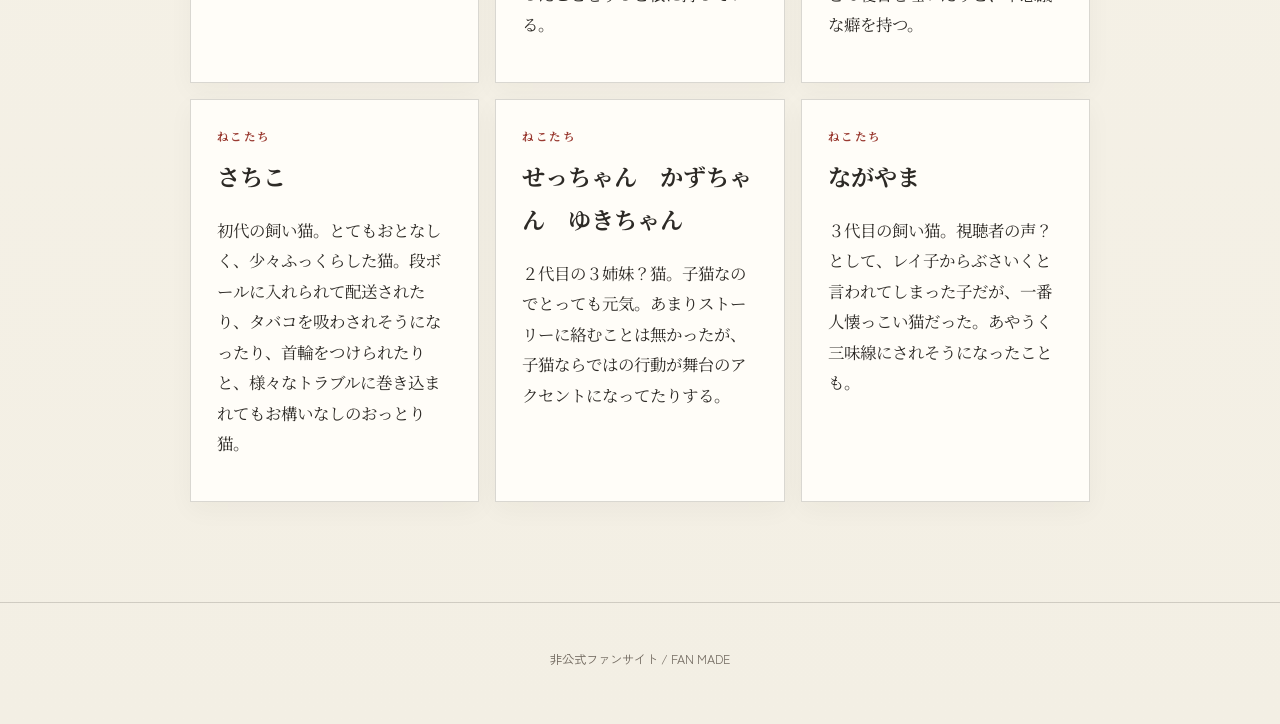
==== commit 113e854d: "Add files via upload" ====
--- a/about-show.html
+++ b/about-show.html
@@ -17,6 +17,7 @@
       <a class="active" href="about-show.html">番組を振り返る</a>
       <a href="episodes.html">エピソード</a>
       <a href="fanfiction.html">勝手に猫が好き</a>
+      <a class="active" href="quiz.html">ぱり猫クイズ</a>
       <a href="board.html">掲示板</a>
       <a href="about.html">このサイトについて</a>
     </nav>
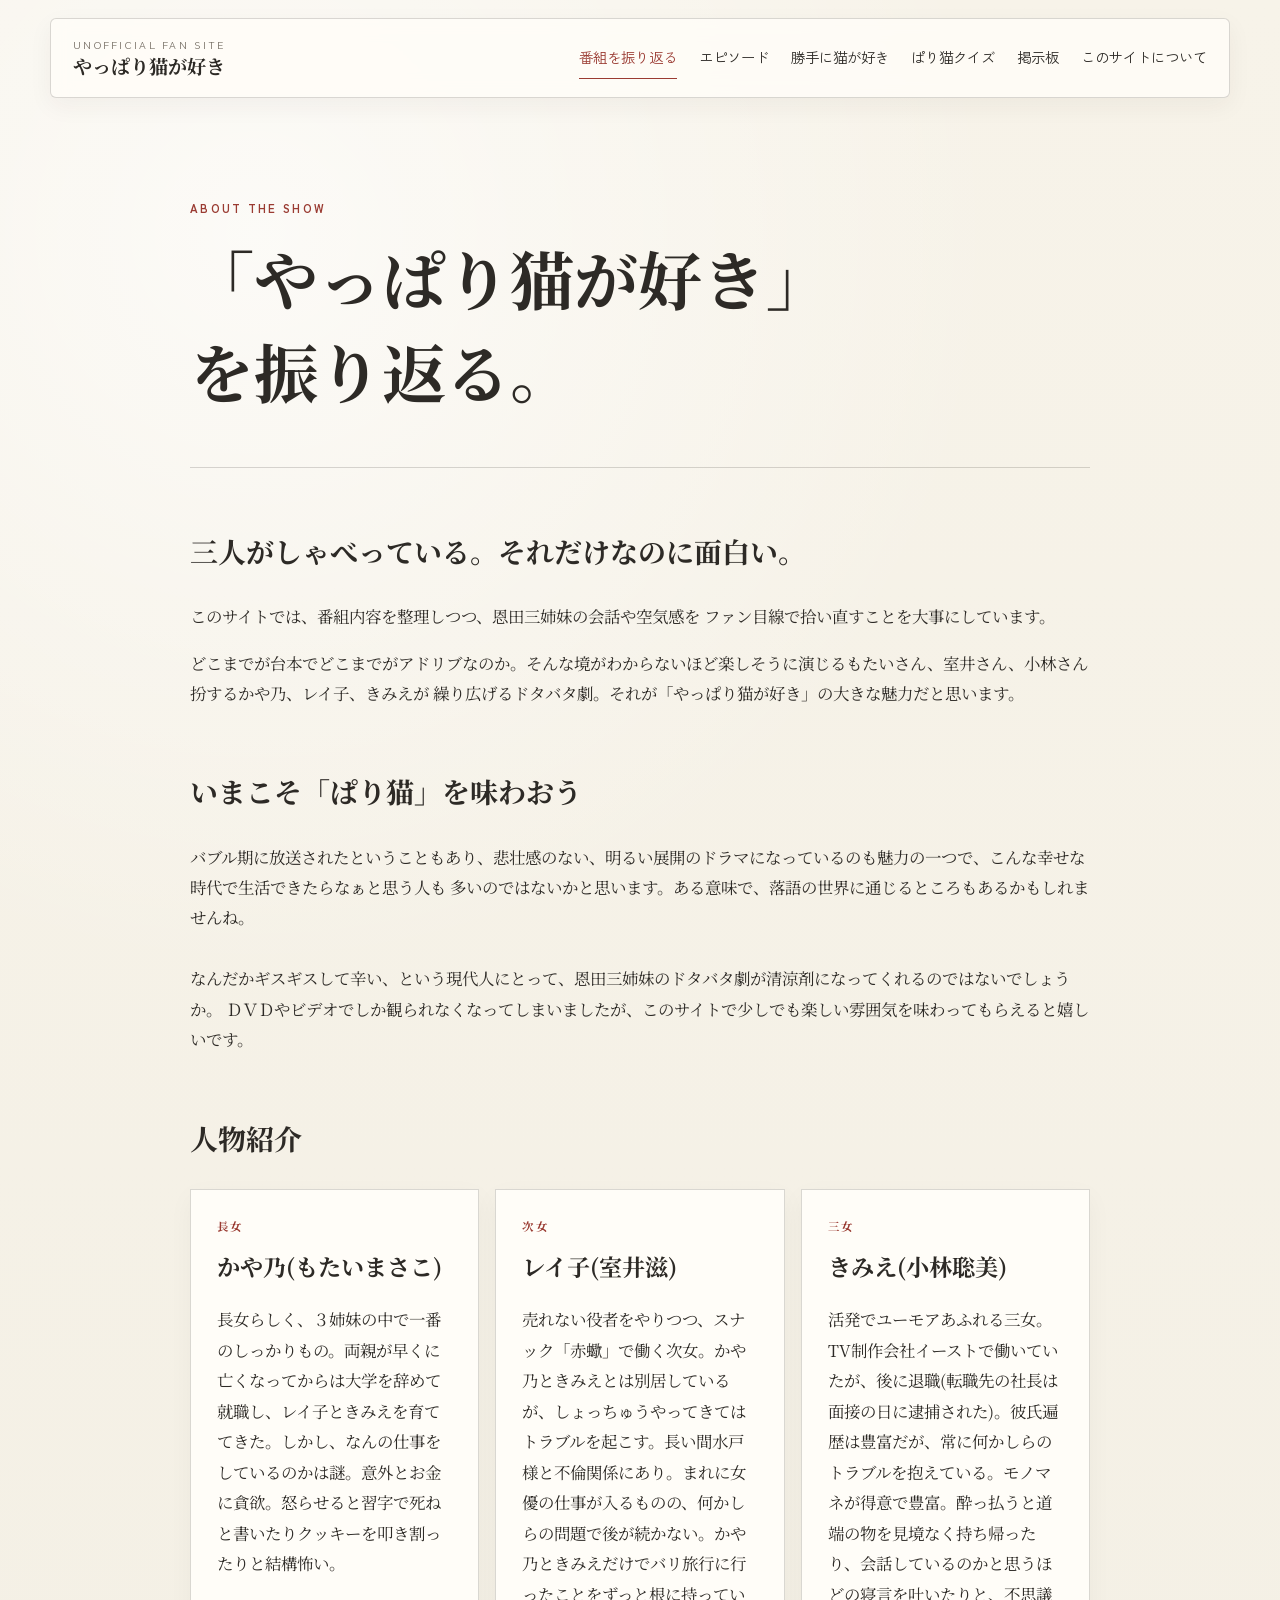
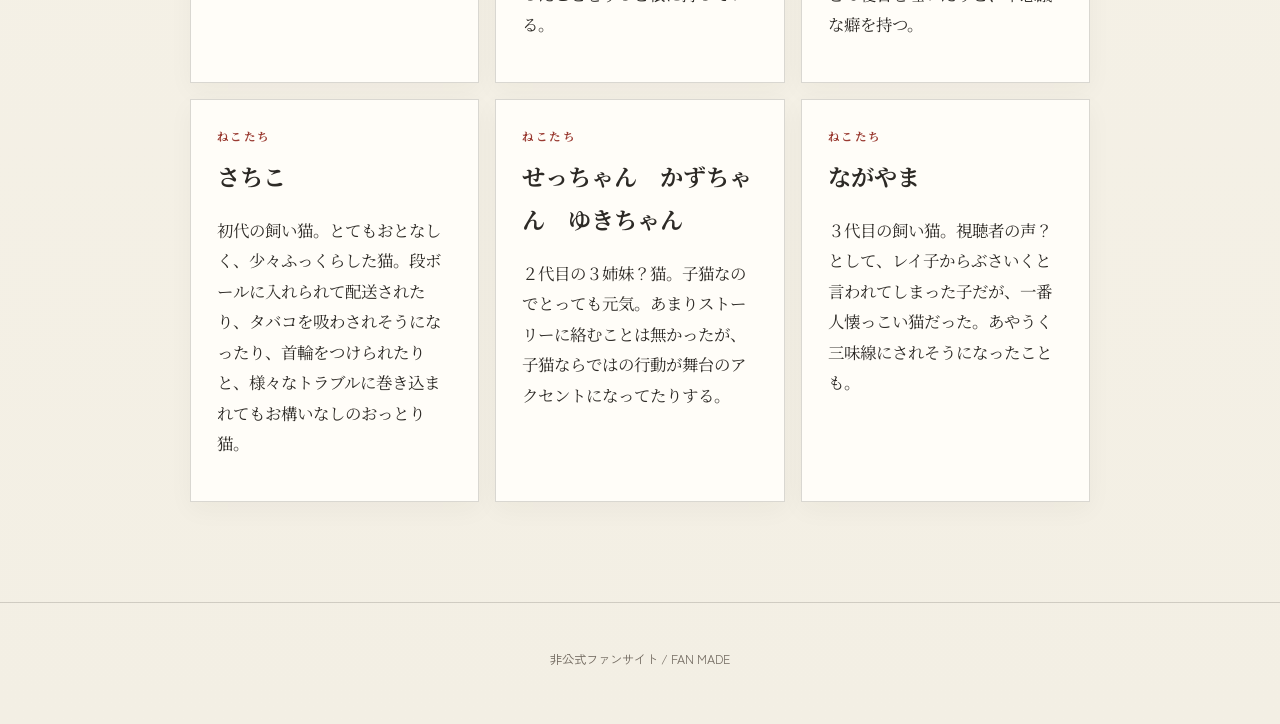
==== commit 0e13f567: "Add files via upload" ====
--- a/about-show.html
+++ b/about-show.html
@@ -17,7 +17,7 @@
       <a class="active" href="about-show.html">番組を振り返る</a>
       <a href="episodes.html">エピソード</a>
       <a href="fanfiction.html">勝手に猫が好き</a>
-      <a class="active" href="quiz.html">ぱり猫クイズ</a>
+      <a href="quiz.html">ぱり猫クイズ</a>
       <a href="board.html">掲示板</a>
       <a href="about.html">このサイトについて</a>
     </nav>
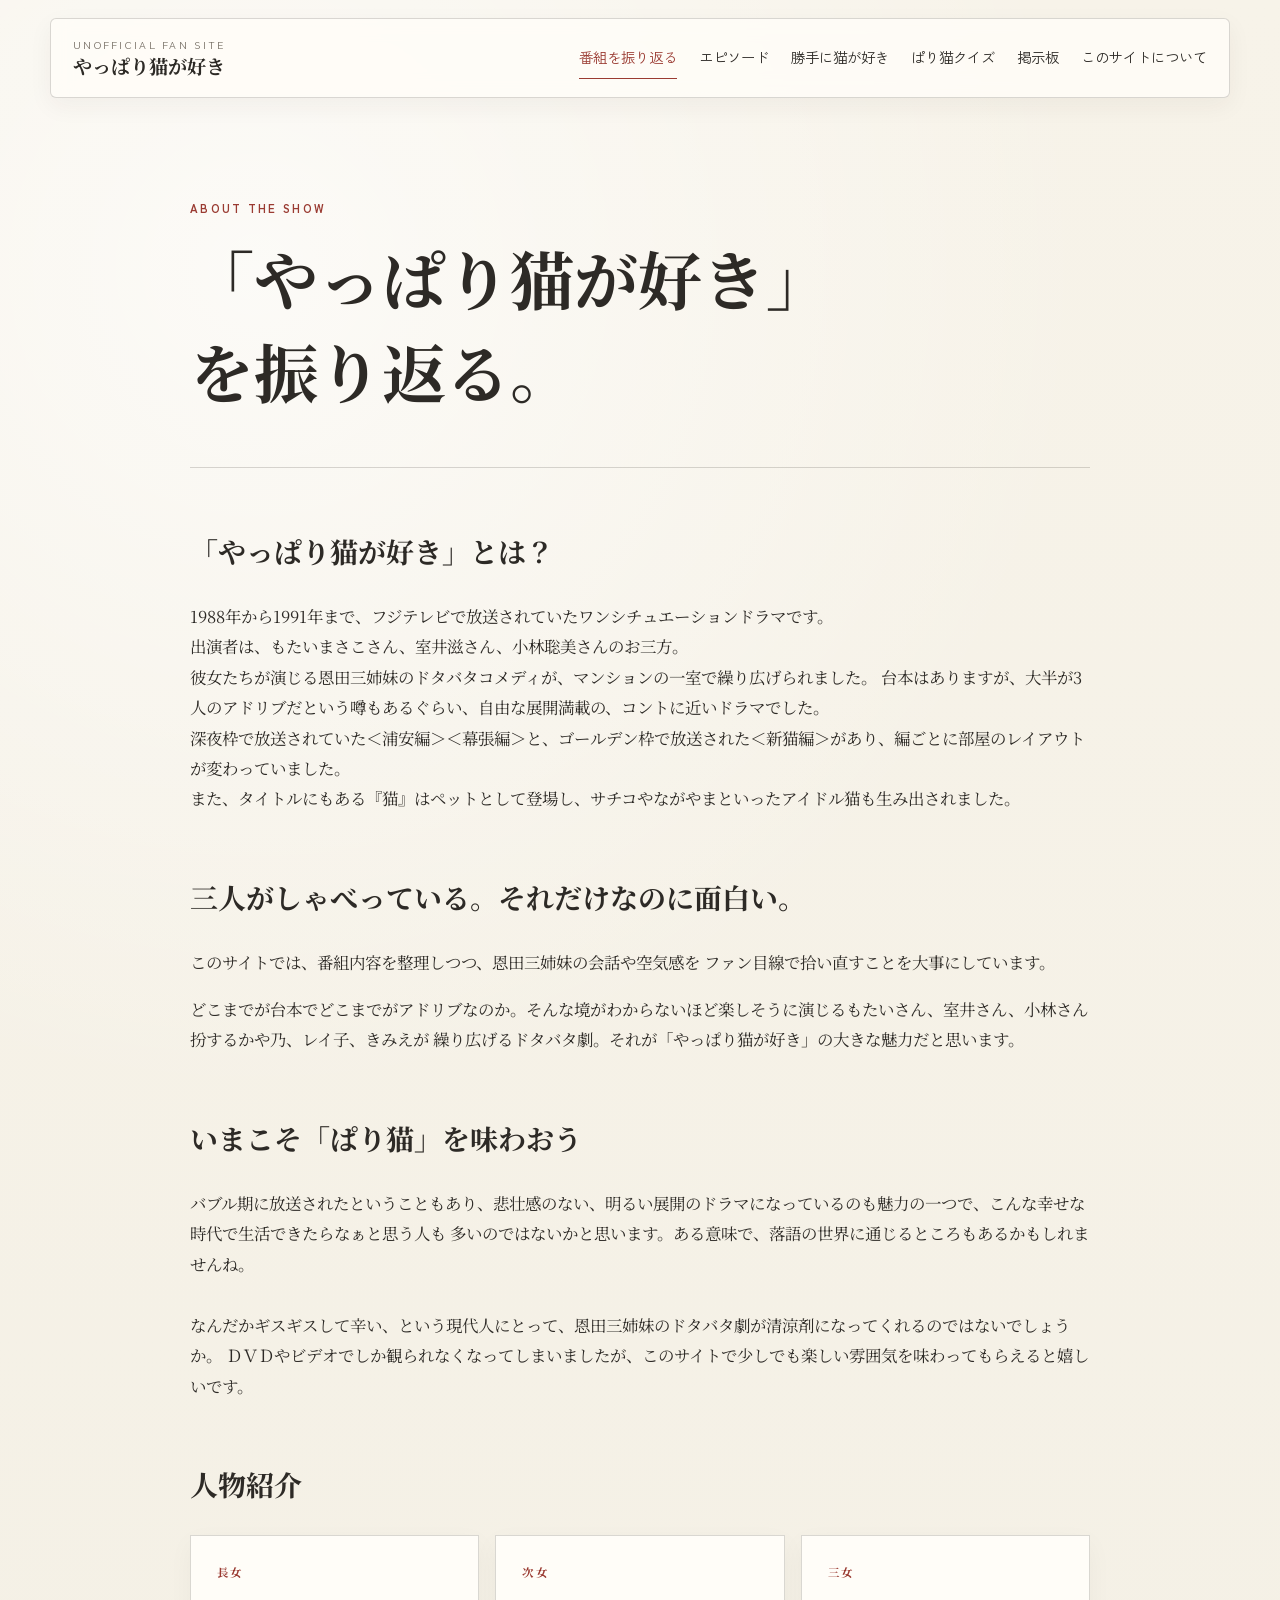
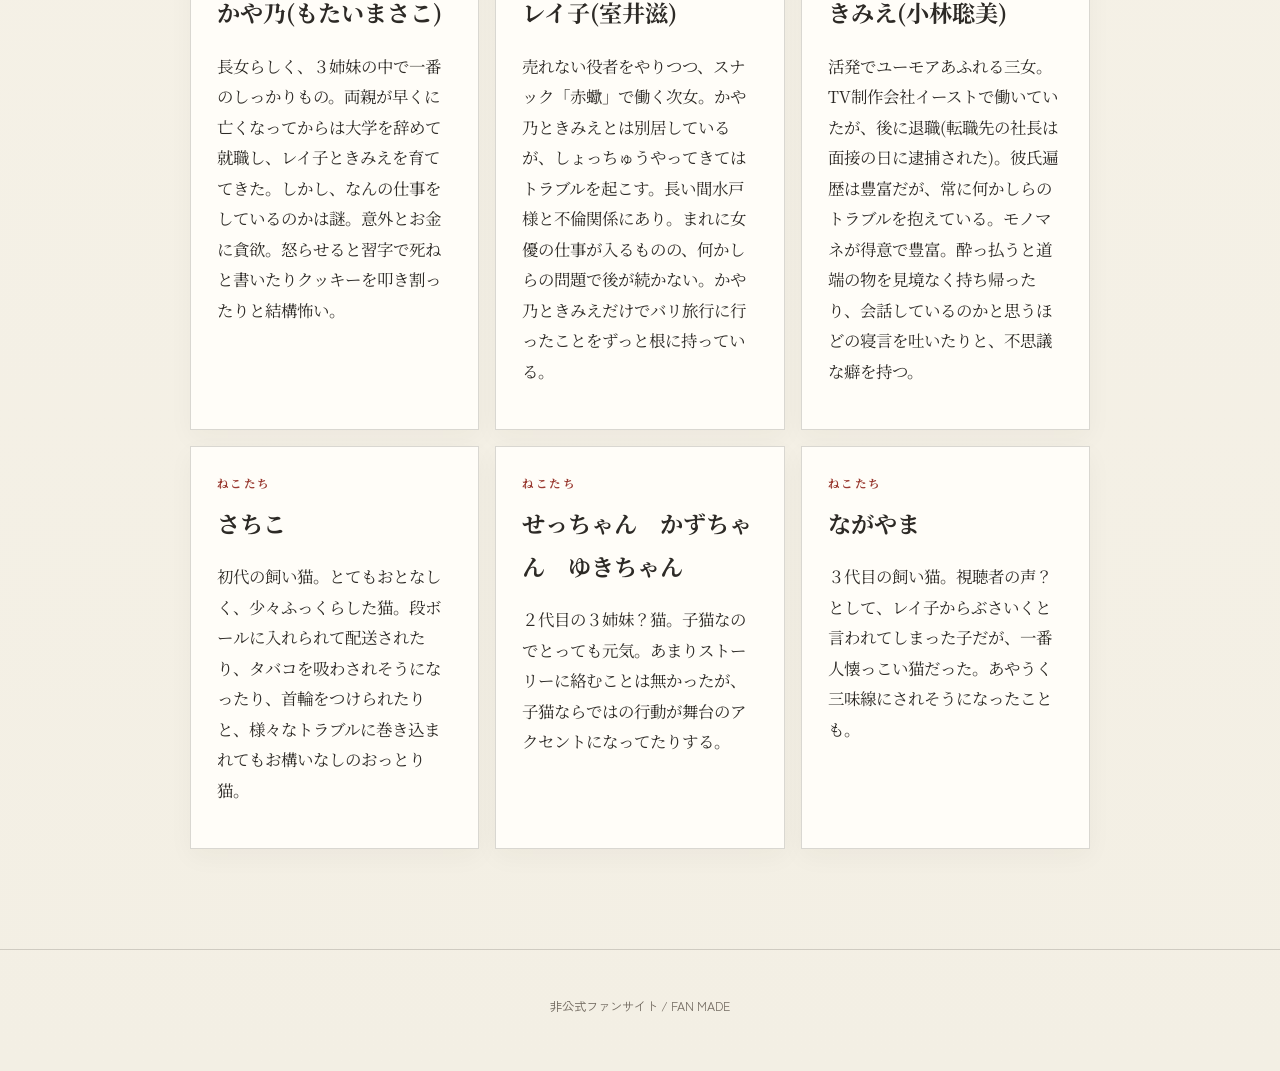
==== commit e3137bb0: "Add files via upload" ====
--- a/about-show.html
+++ b/about-show.html
@@ -30,6 +30,16 @@
     </div>
 
     <article class="prose">
+      <h2>「やっぱり猫が好き」とは？</h2>
+      <p>
+       1988年から1991年まで、フジテレビで放送されていたワンシチュエーションドラマです。<br>
+       出演者は、もたいまさこさん、室井滋さん、小林聡美さんのお三方。<br>
+       彼女たちが演じる恩田三姉妹のドタバタコメディが、マンションの一室で繰り広げられました。
+       台本はありますが、大半が3人のアドリブだという噂もあるぐらい、自由な展開満載の、コントに近いドラマでした。<br>
+       深夜枠で放送されていた＜浦安編＞＜幕張編＞と、ゴールデン枠で放送された＜新猫編＞があり、編ごとに部屋のレイアウトが変わっていました。<br>
+       また、タイトルにもある『猫』はペットとして登場し、サチコやながやまといったアイドル猫も生み出されました。
+
+
       <h2>三人がしゃべっている。それだけなのに面白い。</h2>
       <p>
         このサイトでは、番組内容を整理しつつ、恩田三姉妹の会話や空気感を
--- a/styles.css
+++ b/styles.css
@@ -661,17 +661,34 @@
   background: rgba(255,253,248,.83);
   border: 1px solid var(--line);
   box-shadow: var(--shadow);
-  font-family: "Noto Serif JP", serif;
-  line-height: 2.1;
+
+  /* 添付Wordの出版物風組版に合わせる */
+  font-family:
+    "Yu Mincho",
+    "游明朝",
+    "Hiragino Mincho ProN",
+    "Hiragino Mincho Pro",
+    "Noto Serif JP",
+    serif;
+  font-size: 16px;      /* 約12pt相当 */
+  line-height: 1.5;     /* 12pt本文 / 18pt行送り相当 */
+  font-weight: 400;
+  letter-spacing: 0;
+  font-feature-settings: "palt" 0;
+  text-rendering: optimizeLegibility;
 }
 
 .story-text.horizontal {
-  max-width: 760px;
+  max-width: 720px;
   margin: 20px auto 0;
-  padding: 44px;
-}
-
-.story-text.horizontal p { margin: 0 0 1.1em; }
+  padding: 48px 54px;
+  text-align: justify;
+  text-justify: inter-ideograph;
+}
+
+.story-text.horizontal p {
+  margin: 0 0 .75em;
+}
 
 .story-text.vertical {
   writing-mode: vertical-rl;
@@ -679,15 +696,20 @@
   overflow-x: auto;
   overflow-y: hidden;
   width: 100%;
-  height: 68vh;
-  min-height: 560px;
-  padding: 40px 46px;
+  height: 76vh;
+  min-height: 600px;
+  max-height: 820px;
+  padding: 48px 52px;
   margin: 20px 0 0;
+
+  /* Wordの縦書き本文に近い文字密度 */
+  text-align: justify;
+  text-justify: inter-ideograph;
 }
 
 .story-text.vertical p {
-  margin: 0 0 0 1.4em;
-  letter-spacing: .04em;
+  margin: 0 0 0 .85em;
+  letter-spacing: 0;
 }
 
 .story-text.vertical strong {
@@ -781,12 +803,20 @@
     gap: 10px;
   }
   .story-no { font-size: 1.8rem; }
+  .story-text {
+    font-size: 15px;
+  }
+
   .story-text.vertical {
-    height: 70vh;
+    height: 72vh;
     min-height: 500px;
-    padding: 28px 24px;
-  }
-  .story-text.horizontal { padding: 28px 22px; }
+    max-height: none;
+    padding: 30px 24px;
+  }
+
+  .story-text.horizontal {
+    padding: 30px 24px;
+  }
 }
 
 
@@ -935,3 +965,109 @@
     animation: none;
   }
 }
+
+
+/* ========================================
+   Episode series sections
+   ======================================== */
+
+.episode-series-nav {
+  display: flex;
+  gap: 12px;
+  flex-wrap: wrap;
+  margin: -12px 0 28px;
+}
+
+.episode-series-nav a {
+  display: inline-flex;
+  align-items: center;
+  justify-content: center;
+  min-width: 118px;
+  padding: 9px 18px;
+  border: 1px solid var(--line);
+  border-radius: 999px;
+  background: var(--white);
+  font-weight: 700;
+  transition: .2s ease;
+}
+
+.episode-series-nav a:hover {
+  color: white;
+  background: var(--green);
+  border-color: var(--green);
+  transform: translateY(-1px);
+}
+
+.episode-series {
+  scroll-margin-top: 120px;
+  margin: 64px 0 90px;
+}
+
+.episode-series:first-child {
+  margin-top: 38px;
+}
+
+.episode-series-heading {
+  position: relative;
+  margin-bottom: 26px;
+  padding-bottom: 16px;
+  border-bottom: 1px solid var(--ink);
+}
+
+.episode-series-heading .eyebrow {
+  margin-bottom: 5px;
+}
+
+.episode-series-heading h2 {
+  margin: 0;
+  font-family: "Noto Serif JP", serif;
+  font-size: clamp(2rem, 4vw, 3rem);
+  line-height: 1.3;
+}
+
+.episode-series-count {
+  position: absolute;
+  right: 0;
+  bottom: 16px;
+  margin: 0;
+  color: var(--muted);
+  font-size: .8rem;
+  letter-spacing: .08em;
+}
+
+.episode-series-empty {
+  margin-top: 18px;
+  color: var(--muted);
+  font-size: .9rem;
+}
+
+.episode-series.is-empty-by-filter {
+  display: none;
+}
+
+.episode-series-uncategorized {
+  opacity: .82;
+}
+
+@media (max-width: 560px) {
+  .episode-series-nav {
+    display: grid;
+    grid-template-columns: repeat(3, 1fr);
+    gap: 8px;
+  }
+
+  .episode-series-nav a {
+    min-width: 0;
+    padding: 8px 6px;
+    font-size: .86rem;
+  }
+
+  .episode-series {
+    margin: 48px 0 68px;
+  }
+
+  .episode-series-count {
+    position: static;
+    margin-top: 6px;
+  }
+}
